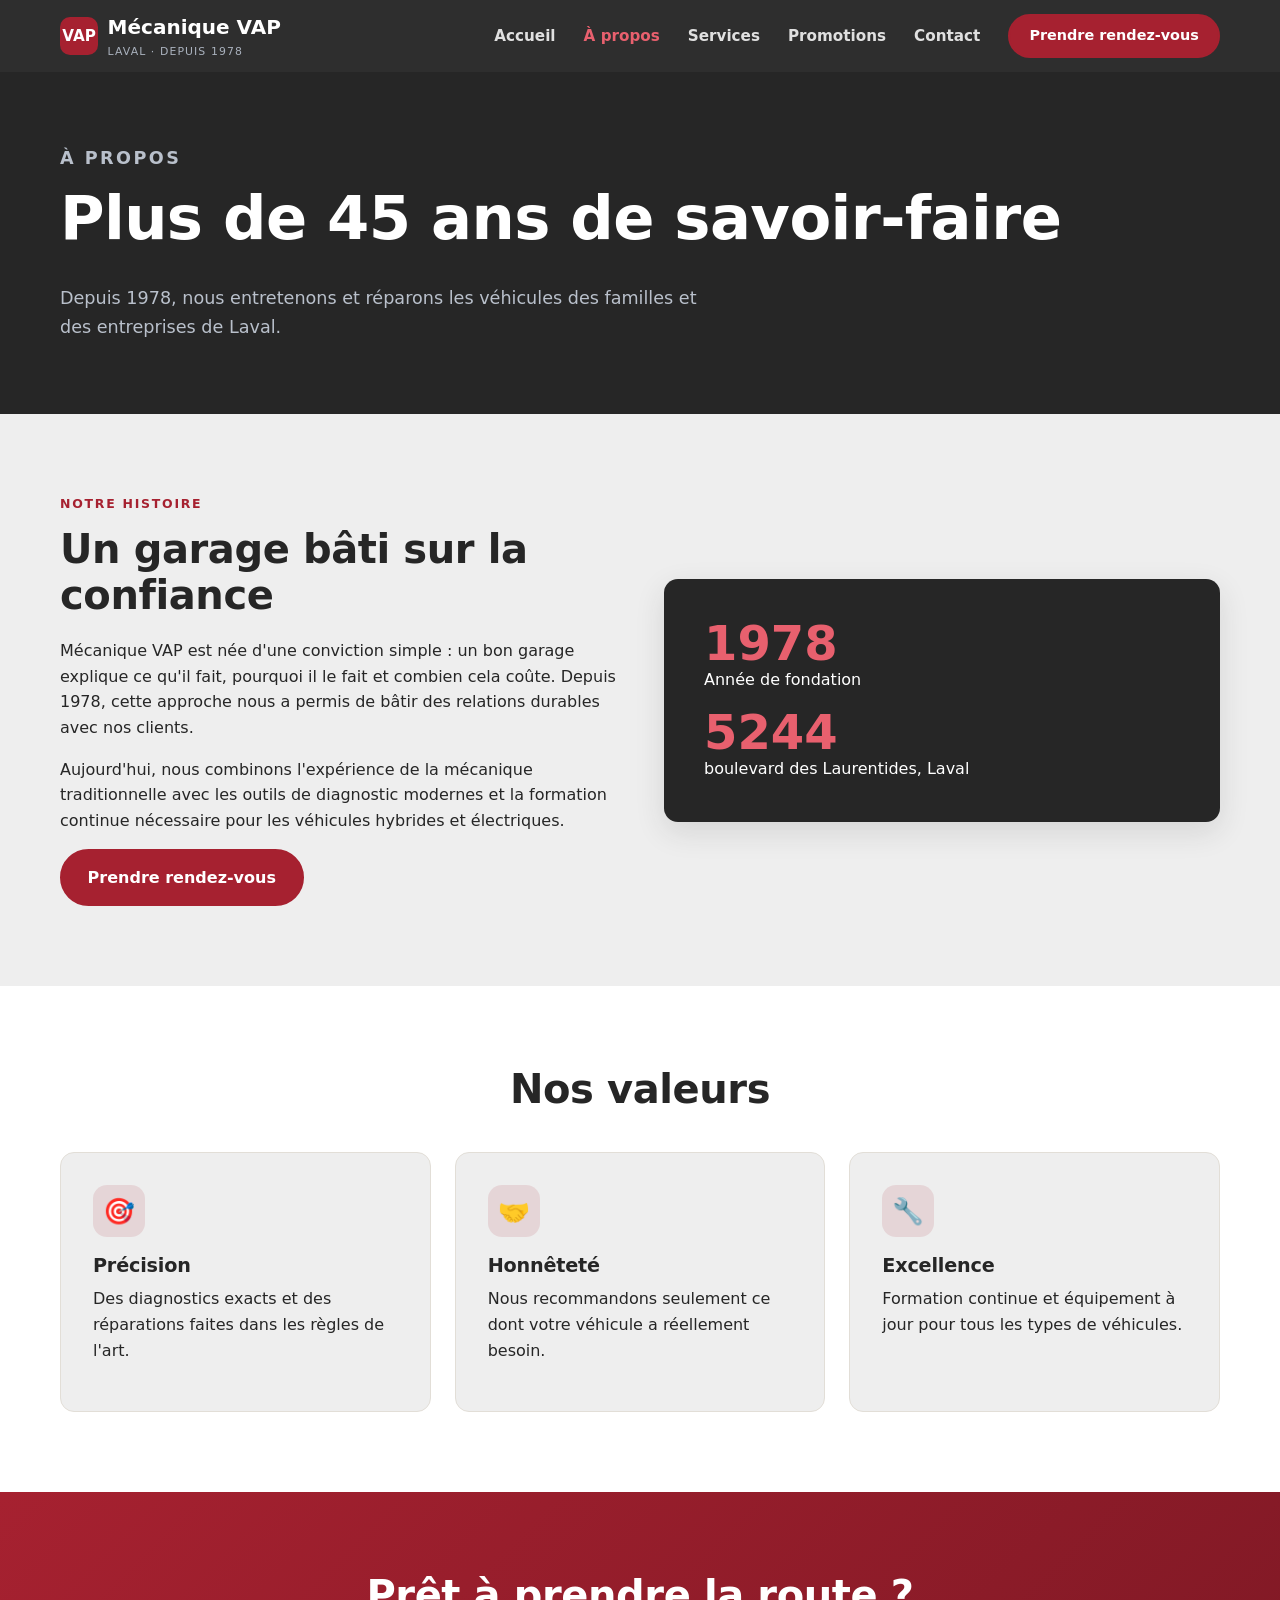
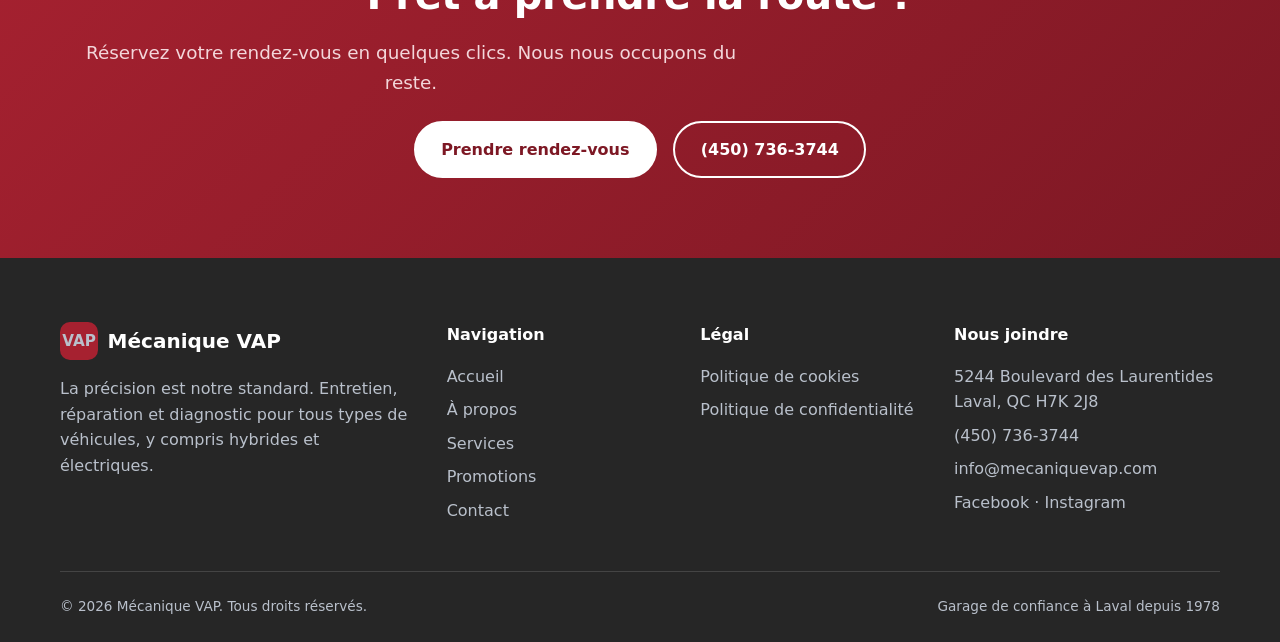
==== a-propos.html @ 1f9997ec "Add initial Mécanique VAP static website French-language site modeled on mecaniquevap.com: home, à p" ====
<!doctype html>
<html lang="fr-CA">
<head>
  <meta charset="utf-8">
  <meta name="viewport" content="width=device-width, initial-scale=1">
  <title>À propos – Mécanique VAP</title>
  <meta name="description" content="Mécanique VAP, garage de confiance à Laval depuis 1978 : expertise, transparence et service rapide.">
  <link rel="stylesheet" href="css/style.css">
</head>
<body>
<header class="site-header">
  <div class="container">
    <a class="logo" href="index.html" aria-label="Mécanique VAP – Accueil">
      <span class="logo-mark">VAP</span>
      <span>Mécanique VAP<small>Laval · Depuis 1978</small></span>
    </a>
    <button class="menu-toggle" aria-label="Ouvrir le menu" aria-expanded="false">☰</button>
    <nav class="nav" aria-label="Navigation principale">
      <a href="index.html">Accueil</a>
      <a href="a-propos.html" aria-current="page">À propos</a>
      <a href="services.html">Services</a>
      <a href="promotions.html">Promotions</a>
      <a href="contact.html">Contact</a>
      <a class="btn" href="contact.html#rendez-vous">Prendre rendez-vous</a>
    </nav>
  </div>
</header>
<main>
<section class="page-hero"><div class="container"><p class="eyebrow">À propos</p><h1>Plus de 45 ans de savoir-faire</h1><p>Depuis 1978, nous entretenons et réparons les véhicules des familles et des entreprises de Laval.</p></div></section>

<section class="section">
  <div class="container split">
    <div>
      <p class="eyebrow">Notre histoire</p>
      <h2>Un garage bâti sur la confiance</h2>
      <p>Mécanique VAP est née d'une conviction simple : un bon garage explique ce qu'il fait, pourquoi il le fait et combien cela coûte. Depuis 1978, cette approche nous a permis de bâtir des relations durables avec nos clients.</p>
      <p>Aujourd'hui, nous combinons l'expérience de la mécanique traditionnelle avec les outils de diagnostic modernes et la formation continue nécessaire pour les véhicules hybrides et électriques.</p>
      <a class="btn" href="contact.html#rendez-vous">Prendre rendez-vous</a>
    </div>
    <div class="panel"><strong>1978</strong><p>Année de fondation</p><strong>5244</strong><p style="margin:0">boulevard des Laurentides, Laval</p></div>
  </div>
</section>

<section class="section section--white">
  <div class="container">
    <h2 class="center">Nos valeurs</h2>
    <div class="grid grid--3">
      <div class="card"><div class="icon">🎯</div><h3>Précision</h3><p>Des diagnostics exacts et des réparations faites dans les règles de l'art.</p></div>
      <div class="card"><div class="icon">🤝</div><h3>Honnêteté</h3><p>Nous recommandons seulement ce dont votre véhicule a réellement besoin.</p></div>
      <div class="card"><div class="icon">🔧</div><h3>Excellence</h3><p>Formation continue et équipement à jour pour tous les types de véhicules.</p></div>
    </div>
  </div>
</section>

<section class="section cta">
  <div class="container">
    <h2>Prêt à prendre la route ?</h2>
    <p class="lead" style="color:#f3d6da">Réservez votre rendez-vous en quelques clics. Nous nous occupons du reste.</p>
    <div class="btn-row" style="justify-content:center">
      <a class="btn" href="contact.html#rendez-vous">Prendre rendez-vous</a>
      <a class="btn btn--ghost" href="tel:+14507363744">(450) 736-3744</a>
    </div>
  </div>
</section>
</main>
<footer class="site-footer">
  <div class="container">
    <div class="footer-grid">
      <div>
        <a class="logo" href="index.html"><span class="logo-mark">VAP</span><span style="color:#fff">Mécanique VAP</span></a>
        <p style="margin-top:1rem">La précision est notre standard. Entretien, réparation et diagnostic pour tous types de véhicules, y compris hybrides et électriques.</p>
      </div>
      <div>
        <h4>Navigation</h4>
        <ul>
          <li><a href="index.html">Accueil</a></li>
          <li><a href="a-propos.html">À propos</a></li>
          <li><a href="services.html">Services</a></li>
          <li><a href="promotions.html">Promotions</a></li>
          <li><a href="contact.html">Contact</a></li>
        </ul>
      </div>
      <div>
        <h4>Légal</h4>
        <ul>
          <li><a href="politique-cookies.html">Politique de cookies</a></li>
          <li><a href="politique-confidentialite.html">Politique de confidentialité</a></li>
        </ul>
      </div>
      <div>
        <h4>Nous joindre</h4>
        <ul>
          <li>5244 Boulevard des Laurentides<br>Laval, QC H7K 2J8</li>
          <li><a href="tel:+14507363744">(450) 736-3744</a></li>
          <li><a href="mailto:info@mecaniquevap.com">info@mecaniquevap.com</a></li>
          <li><a href="https://www.facebook.com/" rel="noopener">Facebook</a> · <a href="https://www.instagram.com/" rel="noopener">Instagram</a></li>
        </ul>
      </div>
    </div>
    <div class="footer-bottom">
      <span>© 2026 Mécanique VAP. Tous droits réservés.</span>
      <span>Garage de confiance à Laval depuis 1978</span>
    </div>
  </div>
</footer>
<script src="js/main.js"></script>
</body>
</html>
---- css/style.css ----
:root {
  --ink: #262626;
  --ink-soft: #343434;
  --paper: #eeeeee;
  --white: #fff;
  --muted: #5d6673;
  --accent: #a62130;
  --accent-dark: #7d1824;
  --line: #e2ded7;
  --radius: 14px;
  --shadow: 0 10px 30px rgba(38, 38, 38, .12);
  --max: 1160px;
  font-family: "Segoe UI", system-ui, -apple-system, Roboto, Helvetica, Arial, sans-serif;
}
* { box-sizing: border-box; }
html { scroll-behavior: smooth; }
body { margin: 0; color: var(--ink); background: var(--paper); line-height: 1.6; }
img { max-width: 100%; display: block; }
a { color: inherit; }
h1, h2, h3 { line-height: 1.15; margin: 0 0 .5em; letter-spacing: -.01em; }
h1 { font-size: clamp(2.2rem, 5vw, 3.8rem); }
h2 { font-size: clamp(1.7rem, 3.5vw, 2.5rem); }
h3 { font-size: 1.2rem; }
p { margin: 0 0 1em; }
.container { width: min(var(--max), 100% - 2rem); margin-inline: auto; }
.section { padding: 5rem 0; }
.section--dark { background: var(--ink); color: var(--white); }
.section--white { background: var(--white); }
.eyebrow { text-transform: uppercase; letter-spacing: .14em; font-size: .78rem; font-weight: 700; color: var(--accent); margin-bottom: .75rem; }
.lead { font-size: 1.15rem; color: var(--muted); max-width: 60ch; }
.section--dark .lead { color: #b9c0cb; }
.center { text-align: center; }
.center .lead { margin-inline: auto; }

/* Buttons */
.btn { display: inline-block; padding: .85rem 1.6rem; border-radius: 999px; font-weight: 700; text-decoration: none; border: 2px solid var(--accent); background: var(--accent); color: var(--white); transition: .2s; cursor: pointer; font-size: 1rem; }
.btn:hover { background: var(--accent-dark); border-color: var(--accent-dark); transform: translateY(-1px); }
.btn--ghost { background: transparent; color: inherit; border-color: currentColor; }
.btn--ghost:hover { background: var(--white); color: var(--ink); border-color: var(--white); }
.btn-row { display: flex; gap: 1rem; flex-wrap: wrap; margin-top: 1.5rem; }

/* Header */
.site-header { position: sticky; top: 0; z-index: 50; background: rgba(38, 38, 38, .96); backdrop-filter: blur(8px); color: var(--white); }
.site-header .container { display: flex; align-items: center; justify-content: space-between; height: 72px; gap: 1rem; }
.logo { display: flex; align-items: center; gap: .6rem; text-decoration: none; font-weight: 800; font-size: 1.25rem; }
.logo-mark { background: var(--accent); width: 38px; height: 38px; border-radius: 10px; display: grid; place-items: center; font-size: .95rem; }
.logo small { display: block; font-weight: 500; font-size: .68rem; color: #aab2be; letter-spacing: .1em; text-transform: uppercase; }
.nav { display: flex; align-items: center; gap: 1.75rem; }
.nav a { text-decoration: none; font-weight: 600; font-size: .95rem; opacity: .85; }
.nav a:hover, .nav a[aria-current="page"] { opacity: 1; color: #e8606e; }
.nav .btn { opacity: 1; color: var(--white); padding: .55rem 1.2rem; font-size: .9rem; }
.nav .btn:hover { color: var(--white); }
.menu-toggle { display: none; background: none; border: 0; color: inherit; font-size: 1.8rem; cursor: pointer; }

/* Hero */
.hero { position: relative; color: var(--white); background:
  linear-gradient(120deg, rgba(38,38,38,.95) 35%, rgba(38,38,38,.6)),
  repeating-linear-gradient(45deg, #1d222a 0 14px, #222831 14px 28px); padding: 7rem 0 6rem; overflow: hidden; }
.hero::after { content: ""; position: absolute; right: -120px; top: -120px; width: 480px; height: 480px; border-radius: 50%; background: radial-gradient(circle, rgba(166,33,48,.45), transparent 70%); }
.hero .container { position: relative; z-index: 1; }
.hero p { max-width: 55ch; font-size: 1.2rem; color: #d3d8e0; }
.badges { display: flex; gap: 2rem; flex-wrap: wrap; margin-top: 3rem; }
.badge strong { display: block; font-size: 2rem; color: #e8606e; }
.badge span { font-size: .85rem; color: #aab2be; }
.page-hero { background: var(--ink); color: var(--white); padding: 4.5rem 0 3.5rem; }
.page-hero p { color: #b9c0cb; max-width: 60ch; font-size: 1.1rem; }

/* Grids and cards */
.grid { display: grid; gap: 1.5rem; margin-top: 2.5rem; }
.grid--3 { grid-template-columns: repeat(auto-fit, minmax(260px, 1fr)); }
.grid--4 { grid-template-columns: repeat(auto-fit, minmax(220px, 1fr)); }
.card { background: var(--white); border: 1px solid var(--line); border-radius: var(--radius); padding: 2rem; transition: .2s; }
.card:hover { box-shadow: var(--shadow); transform: translateY(-3px); }
.section--white .card { background: var(--paper); }
.section--dark .card { background: var(--ink-soft); border-color: #444; }
.icon { width: 52px; height: 52px; border-radius: 14px; background: rgba(166,33,48,.12); display: grid; place-items: center; font-size: 1.6rem; margin-bottom: 1.1rem; }
.card ul { padding-left: 1.1rem; color: var(--muted); }
.card .link { color: var(--accent); font-weight: 700; text-decoration: none; }
.stars { color: #f2a900; letter-spacing: .15em; margin-bottom: .5rem; }
.quote footer { font-weight: 700; margin-top: 1rem; }
.promo { border-left: 5px solid var(--accent); }
.promo .tag { display: inline-block; background: var(--accent); color: #fff; font-size: .75rem; font-weight: 700; padding: .2rem .7rem; border-radius: 999px; margin-bottom: .75rem; }
.split { display: grid; grid-template-columns: 1fr 1fr; gap: 3rem; align-items: center; }
.panel { background: var(--ink); color: var(--white); border-radius: var(--radius); padding: 2.5rem; box-shadow: var(--shadow); }
.panel strong { color: #e8606e; font-size: 3rem; display: block; line-height: 1; }
.cta { background: linear-gradient(135deg, var(--accent), var(--accent-dark)); color: var(--white); text-align: center; }
.cta .btn { background: var(--white); color: var(--accent-dark); border-color: var(--white); }
.cta .btn--ghost { background: transparent; color: var(--white); }

/* Forms */
form { display: grid; gap: 1rem; }
label { font-weight: 600; font-size: .9rem; display: grid; gap: .35rem; }
input, select, textarea { font: inherit; padding: .8rem 1rem; border: 1px solid var(--line); border-radius: 10px; background: var(--white); width: 100%; }
input:focus, select:focus, textarea:focus { outline: 3px solid rgba(166,33,48,.3); border-color: var(--accent); }
.form-row { display: grid; grid-template-columns: 1fr 1fr; gap: 1rem; }
.form-note { font-size: .85rem; color: var(--muted); }
.form-status { font-weight: 700; color: #1d7a3a; }
.info-list { list-style: none; padding: 0; margin: 0; display: grid; gap: 1.25rem; }
.info-list strong { display: block; }
.hours { width: 100%; border-collapse: collapse; }
.hours td { padding: .4rem 0; border-bottom: 1px solid var(--line); }
.hours td:last-child { text-align: right; font-weight: 600; }
.map { aspect-ratio: 16/9; background: repeating-linear-gradient(0deg, #e8e4dc 0 1px, transparent 1px 36px), repeating-linear-gradient(90deg, #e8e4dc 0 1px, transparent 1px 36px), #f0ede7; border-radius: var(--radius); display: grid; place-items: center; color: var(--muted); border: 1px solid var(--line); }
.prose { max-width: 72ch; }
.prose h2 { font-size: 1.5rem; margin-top: 2rem; }

/* Footer */
.site-footer { background: var(--ink); color: #b9c0cb; padding: 4rem 0 1.5rem; }
.footer-grid { display: grid; grid-template-columns: 1.6fr 1fr 1fr 1.2fr; gap: 2rem; }
.site-footer h4 { color: var(--white); margin: 0 0 1rem; }
.site-footer ul { list-style: none; padding: 0; margin: 0; display: grid; gap: .5rem; }
.site-footer a { text-decoration: none; }
.site-footer a:hover { color: #e8606e; }
.footer-bottom { border-top: 1px solid #444; margin-top: 3rem; padding-top: 1.5rem; display: flex; justify-content: space-between; flex-wrap: wrap; gap: 1rem; font-size: .85rem; }

@media (max-width: 860px) {
  .menu-toggle { display: block; }
  .nav { position: absolute; top: 72px; left: 0; right: 0; flex-direction: column; align-items: flex-start; background: var(--ink); padding: 1.5rem 1rem 2rem; gap: 1.1rem; display: none; }
  .nav.open { display: flex; }
  .split, .footer-grid, .form-row { grid-template-columns: 1fr; }
  .section { padding: 3.5rem 0; }
  .hero { padding: 4.5rem 0 4rem; }
}
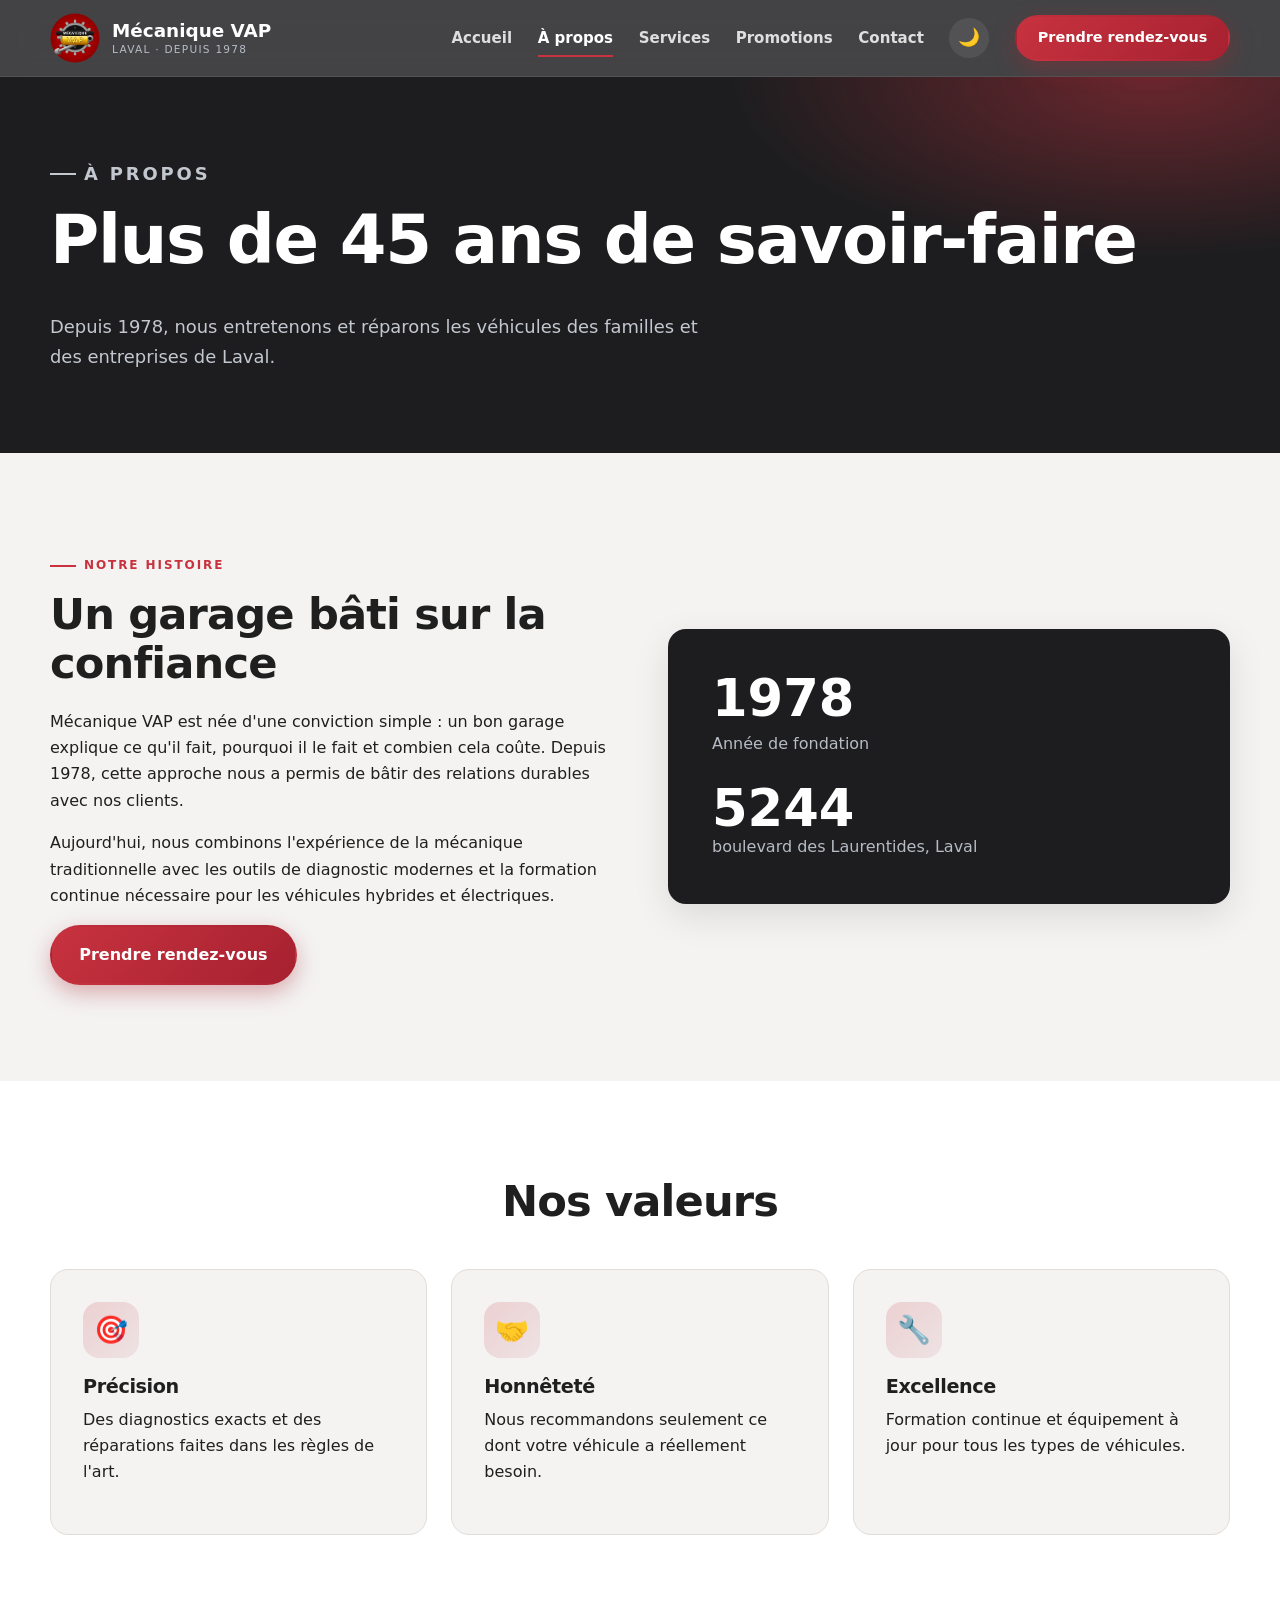
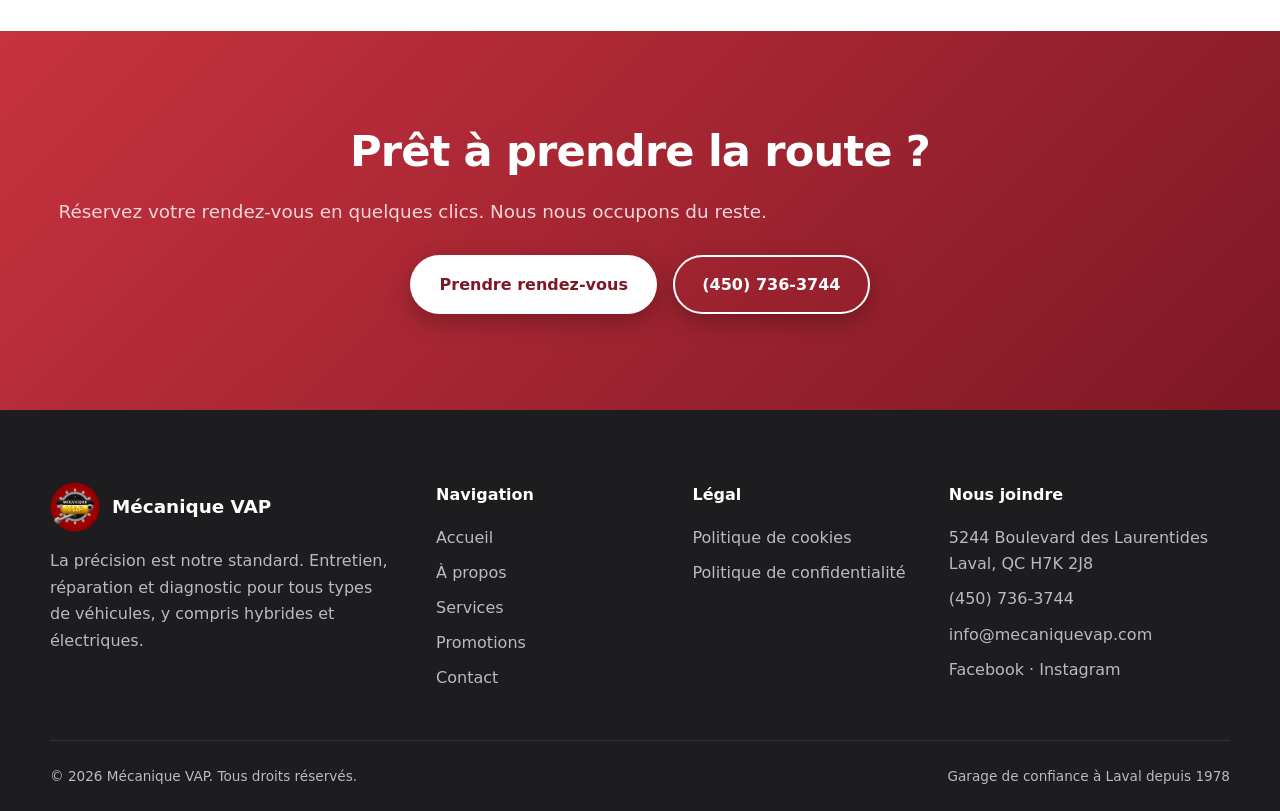
==== commit 5a8202f6: "Modernize site: logo, dark mode, animations, SEO, form, Pages deploy - Use the Mécanique VAP logo an" ====
--- a/a-propos.html
+++ b/a-propos.html
@@ -5,27 +5,42 @@
   <meta name="viewport" content="width=device-width, initial-scale=1">
   <title>À propos – Mécanique VAP</title>
   <meta name="description" content="Mécanique VAP, garage de confiance à Laval depuis 1978 : expertise, transparence et service rapide.">
+  <meta name="theme-color" content="#1d1d1f">
+  <link rel="canonical" href="https://mayooran08.github.io/vapmecanique/a-propos.html">
+  <link rel="icon" type="image/png" href="img/favicon.png">
+  <link rel="apple-touch-icon" href="img/favicon.png">
+  <meta property="og:type" content="website">
+  <meta property="og:locale" content="fr_CA">
+  <meta property="og:site_name" content="Mécanique VAP">
+  <meta property="og:title" content="À propos – Mécanique VAP">
+  <meta property="og:description" content="Mécanique VAP, garage de confiance à Laval depuis 1978 : expertise, transparence et service rapide.">
+  <meta property="og:url" content="https://mayooran08.github.io/vapmecanique/a-propos.html">
+  <meta property="og:image" content="https://mayooran08.github.io/vapmecanique/img/logo.png">
+  <meta name="twitter:card" content="summary">
+  <script>try{var t=localStorage.getItem("theme")||(matchMedia("(prefers-color-scheme: dark)").matches?"dark":"light");document.documentElement.dataset.theme=t}catch(e){}</script>
   <link rel="stylesheet" href="css/style.css">
 </head>
 <body>
+<a class="skip" href="#main">Aller au contenu</a>
 <header class="site-header">
   <div class="container">
     <a class="logo" href="index.html" aria-label="Mécanique VAP – Accueil">
-      <span class="logo-mark">VAP</span>
+      <img src="img/logo.png" alt="" width="50" height="50">
       <span>Mécanique VAP<small>Laval · Depuis 1978</small></span>
     </a>
-    <button class="menu-toggle" aria-label="Ouvrir le menu" aria-expanded="false">☰</button>
+    <button class="icon-btn menu-toggle" aria-label="Ouvrir le menu" aria-expanded="false">☰</button>
     <nav class="nav" aria-label="Navigation principale">
       <a href="index.html">Accueil</a>
       <a href="a-propos.html" aria-current="page">À propos</a>
       <a href="services.html">Services</a>
       <a href="promotions.html">Promotions</a>
       <a href="contact.html">Contact</a>
+      <button id="theme-toggle" class="icon-btn" type="button" aria-label="Changer de thème">🌙</button>
       <a class="btn" href="contact.html#rendez-vous">Prendre rendez-vous</a>
     </nav>
   </div>
 </header>
-<main>
+<main id="main">
 <section class="page-hero"><div class="container"><p class="eyebrow">À propos</p><h1>Plus de 45 ans de savoir-faire</h1><p>Depuis 1978, nous entretenons et réparons les véhicules des familles et des entreprises de Laval.</p></div></section>
 
 <section class="section">
@@ -41,7 +56,7 @@
   </div>
 </section>
 
-<section class="section section--white">
+<section class="section section--alt">
   <div class="container">
     <h2 class="center">Nos valeurs</h2>
     <div class="grid grid--3">
@@ -67,7 +82,7 @@
   <div class="container">
     <div class="footer-grid">
       <div>
-        <a class="logo" href="index.html"><span class="logo-mark">VAP</span><span style="color:#fff">Mécanique VAP</span></a>
+        <a class="logo" href="index.html"><img src="img/logo.png" alt="" width="50" height="50"><span style="color:#fff">Mécanique VAP</span></a>
         <p style="margin-top:1rem">La précision est notre standard. Entretien, réparation et diagnostic pour tous types de véhicules, y compris hybrides et électriques.</p>
       </div>
       <div>
@@ -103,6 +118,7 @@
     </div>
   </div>
 </footer>
+<button class="to-top" aria-label="Retour en haut" type="button">↑</button>
 <script src="js/main.js"></script>
 </body>
 </html>
--- a/css/style.css
+++ b/css/style.css
@@ -1,123 +1,168 @@
 :root {
-  --ink: #262626;
-  --ink-soft: #343434;
-  --paper: #eeeeee;
-  --white: #fff;
-  --muted: #5d6673;
+  --bg: #f4f3f2;
+  --surface: #ffffff;
+  --surface-2: #ebe9e7;
+  --text: #1f1f1f;
+  --muted: #5f6368;
+  --line: #e0dcd8;
   --accent: #a62130;
+  --accent-2: #c8323f;
   --accent-dark: #7d1824;
-  --line: #e2ded7;
-  --radius: 14px;
-  --shadow: 0 10px 30px rgba(38, 38, 38, .12);
-  --max: 1160px;
-  font-family: "Segoe UI", system-ui, -apple-system, Roboto, Helvetica, Arial, sans-serif;
+  --ink: #1d1d1f;
+  --ink-2: #2b2b2e;
+  --radius: 18px;
+  --shadow: 0 12px 36px rgba(0, 0, 0, .10);
+  --max: 1180px;
+  font-family: "Inter", "Segoe UI", system-ui, -apple-system, Roboto, Helvetica, Arial, sans-serif;
+  color-scheme: light;
+}
+:root[data-theme="dark"] {
+  --bg: #121214;
+  --surface: #1c1c1f;
+  --surface-2: #26262a;
+  --text: #f1f1f2;
+  --muted: #a4a8b0;
+  --line: #333338;
+  --shadow: 0 12px 36px rgba(0, 0, 0, .5);
+  color-scheme: dark;
 }
 * { box-sizing: border-box; }
 html { scroll-behavior: smooth; }
-body { margin: 0; color: var(--ink); background: var(--paper); line-height: 1.6; }
+body { margin: 0; color: var(--text); background: var(--bg); line-height: 1.65; transition: background .3s, color .3s; -webkit-font-smoothing: antialiased; }
 img { max-width: 100%; display: block; }
 a { color: inherit; }
-h1, h2, h3 { line-height: 1.15; margin: 0 0 .5em; letter-spacing: -.01em; }
-h1 { font-size: clamp(2.2rem, 5vw, 3.8rem); }
-h2 { font-size: clamp(1.7rem, 3.5vw, 2.5rem); }
-h3 { font-size: 1.2rem; }
+h1, h2, h3 { line-height: 1.12; margin: 0 0 .5em; letter-spacing: -.02em; }
+h1 { font-size: clamp(2.4rem, 5.5vw, 4.2rem); font-weight: 800; }
+h2 { font-size: clamp(1.8rem, 3.6vw, 2.7rem); font-weight: 800; }
+h3 { font-size: 1.2rem; font-weight: 700; }
 p { margin: 0 0 1em; }
 .container { width: min(var(--max), 100% - 2rem); margin-inline: auto; }
-.section { padding: 5rem 0; }
-.section--dark { background: var(--ink); color: var(--white); }
-.section--white { background: var(--white); }
-.eyebrow { text-transform: uppercase; letter-spacing: .14em; font-size: .78rem; font-weight: 700; color: var(--accent); margin-bottom: .75rem; }
-.lead { font-size: 1.15rem; color: var(--muted); max-width: 60ch; }
-.section--dark .lead { color: #b9c0cb; }
+.section { padding: 6rem 0; }
+.section--dark { background: var(--ink); color: #fff; }
+.section--alt { background: var(--surface); }
+.eyebrow { display: inline-flex; align-items: center; gap: .5rem; text-transform: uppercase; letter-spacing: .16em; font-size: .75rem; font-weight: 700; color: var(--accent-2); margin-bottom: .9rem; }
+.eyebrow::before { content: ""; width: 26px; height: 2px; background: currentColor; }
+.lead { font-size: 1.15rem; color: var(--muted); max-width: 62ch; }
+.section--dark .lead { color: #c3c7cf; }
 .center { text-align: center; }
 .center .lead { margin-inline: auto; }
+.center .eyebrow { justify-content: center; }
+:focus-visible { outline: 3px solid var(--accent-2); outline-offset: 3px; border-radius: 6px; }
+.skip { position: absolute; left: -999px; top: 0; background: var(--accent); color: #fff; padding: .6rem 1rem; z-index: 100; }
+.skip:focus { left: 0; }
 
 /* Buttons */
-.btn { display: inline-block; padding: .85rem 1.6rem; border-radius: 999px; font-weight: 700; text-decoration: none; border: 2px solid var(--accent); background: var(--accent); color: var(--white); transition: .2s; cursor: pointer; font-size: 1rem; }
-.btn:hover { background: var(--accent-dark); border-color: var(--accent-dark); transform: translateY(-1px); }
-.btn--ghost { background: transparent; color: inherit; border-color: currentColor; }
-.btn--ghost:hover { background: var(--white); color: var(--ink); border-color: var(--white); }
-.btn-row { display: flex; gap: 1rem; flex-wrap: wrap; margin-top: 1.5rem; }
+.btn { display: inline-flex; align-items: center; gap: .5rem; padding: .9rem 1.7rem; border-radius: 999px; font-weight: 700; text-decoration: none; border: 2px solid transparent; background: linear-gradient(135deg, var(--accent-2), var(--accent)); color: #fff; transition: transform .2s, box-shadow .2s, background .2s; cursor: pointer; font: inherit; font-weight: 700; box-shadow: 0 8px 22px rgba(166, 33, 48, .35); }
+.btn:hover { transform: translateY(-2px); box-shadow: 0 12px 28px rgba(166, 33, 48, .45); }
+.btn--ghost { background: transparent; color: inherit; border-color: currentColor; box-shadow: none; }
+.btn--ghost:hover { background: rgba(255,255,255,.12); box-shadow: none; }
+.btn-row { display: flex; gap: 1rem; flex-wrap: wrap; margin-top: 1.75rem; }
 
 /* Header */
-.site-header { position: sticky; top: 0; z-index: 50; background: rgba(38, 38, 38, .96); backdrop-filter: blur(8px); color: var(--white); }
-.site-header .container { display: flex; align-items: center; justify-content: space-between; height: 72px; gap: 1rem; }
-.logo { display: flex; align-items: center; gap: .6rem; text-decoration: none; font-weight: 800; font-size: 1.25rem; }
-.logo-mark { background: var(--accent); width: 38px; height: 38px; border-radius: 10px; display: grid; place-items: center; font-size: .95rem; }
-.logo small { display: block; font-weight: 500; font-size: .68rem; color: #aab2be; letter-spacing: .1em; text-transform: uppercase; }
-.nav { display: flex; align-items: center; gap: 1.75rem; }
-.nav a { text-decoration: none; font-weight: 600; font-size: .95rem; opacity: .85; }
-.nav a:hover, .nav a[aria-current="page"] { opacity: 1; color: #e8606e; }
-.nav .btn { opacity: 1; color: var(--white); padding: .55rem 1.2rem; font-size: .9rem; }
-.nav .btn:hover { color: var(--white); }
-.menu-toggle { display: none; background: none; border: 0; color: inherit; font-size: 1.8rem; cursor: pointer; }
+.site-header { position: sticky; top: 0; z-index: 50; background: rgba(29, 29, 31, .82); backdrop-filter: saturate(180%) blur(14px); -webkit-backdrop-filter: saturate(180%) blur(14px); color: #fff; border-bottom: 1px solid rgba(255,255,255,.08); transition: box-shadow .3s; }
+.site-header.scrolled { box-shadow: 0 6px 24px rgba(0,0,0,.35); }
+.site-header .container { display: flex; align-items: center; justify-content: space-between; height: 76px; gap: 1rem; }
+.logo { display: flex; align-items: center; gap: .75rem; text-decoration: none; font-weight: 800; font-size: 1.15rem; line-height: 1.1; }
+.logo img { width: 50px; height: 50px; border-radius: 50%; }
+.logo small { display: block; font-weight: 500; font-size: .66rem; color: #b6bbc4; letter-spacing: .12em; text-transform: uppercase; margin-top: 3px; }
+.nav { display: flex; align-items: center; gap: 1.6rem; }
+.nav a:not(.btn) { text-decoration: none; font-weight: 600; font-size: .94rem; opacity: .82; position: relative; padding: .3rem 0; }
+.nav a:not(.btn)::after { content: ""; position: absolute; left: 0; bottom: -2px; height: 2px; width: 0; background: var(--accent-2); transition: width .25s; }
+.nav a:not(.btn):hover, .nav a[aria-current="page"] { opacity: 1; }
+.nav a:not(.btn):hover::after, .nav a[aria-current="page"]::after { width: 100%; }
+.nav .btn { padding: .6rem 1.3rem; font-size: .9rem; }
+.icon-btn { background: rgba(255,255,255,.08); border: 0; color: inherit; width: 40px; height: 40px; border-radius: 50%; cursor: pointer; font-size: 1.1rem; display: grid; place-items: center; transition: background .2s; }
+.icon-btn:hover { background: rgba(255,255,255,.18); }
+.menu-toggle { display: none; }
 
 /* Hero */
-.hero { position: relative; color: var(--white); background:
-  linear-gradient(120deg, rgba(38,38,38,.95) 35%, rgba(38,38,38,.6)),
-  repeating-linear-gradient(45deg, #1d222a 0 14px, #222831 14px 28px); padding: 7rem 0 6rem; overflow: hidden; }
-.hero::after { content: ""; position: absolute; right: -120px; top: -120px; width: 480px; height: 480px; border-radius: 50%; background: radial-gradient(circle, rgba(166,33,48,.45), transparent 70%); }
-.hero .container { position: relative; z-index: 1; }
-.hero p { max-width: 55ch; font-size: 1.2rem; color: #d3d8e0; }
-.badges { display: flex; gap: 2rem; flex-wrap: wrap; margin-top: 3rem; }
-.badge strong { display: block; font-size: 2rem; color: #e8606e; }
-.badge span { font-size: .85rem; color: #aab2be; }
-.page-hero { background: var(--ink); color: var(--white); padding: 4.5rem 0 3.5rem; }
-.page-hero p { color: #b9c0cb; max-width: 60ch; font-size: 1.1rem; }
+.hero { position: relative; color: #fff; overflow: hidden; padding: 6.5rem 0 6rem; background:
+  radial-gradient(900px 500px at 85% 20%, rgba(200, 50, 63, .55), transparent 60%),
+  radial-gradient(700px 400px at 0% 100%, rgba(166, 33, 48, .35), transparent 60%),
+  var(--ink); }
+.hero::before { content: ""; position: absolute; inset: 0; background-image: linear-gradient(rgba(255,255,255,.035) 1px, transparent 1px), linear-gradient(90deg, rgba(255,255,255,.035) 1px, transparent 1px); background-size: 48px 48px; mask-image: radial-gradient(ellipse at 30% 40%, #000, transparent 75%); -webkit-mask-image: radial-gradient(ellipse at 30% 40%, #000, transparent 75%); }
+.hero .container { position: relative; display: grid; grid-template-columns: 1.25fr .75fr; gap: 3rem; align-items: center; }
+.hero p.sub { max-width: 54ch; font-size: 1.2rem; color: #d4d7de; }
+.hero-art { position: relative; justify-self: center; width: min(360px, 80%); aspect-ratio: 1; }
+.hero-art img { width: 100%; border-radius: 50%; position: relative; z-index: 1; box-shadow: 0 30px 80px rgba(0,0,0,.55); animation: float 6s ease-in-out infinite; }
+.hero-art::before { content: ""; position: absolute; inset: -14%; border-radius: 50%; border: 2px dashed rgba(255,255,255,.18); animation: spin 40s linear infinite; }
+.hero-art::after { content: ""; position: absolute; inset: -4%; border-radius: 50%; background: radial-gradient(circle, rgba(200,50,63,.5), transparent 70%); filter: blur(30px); }
+@keyframes float { 50% { transform: translateY(-14px); } }
+@keyframes spin { to { transform: rotate(360deg); } }
+.badges { display: flex; gap: 2.5rem; flex-wrap: wrap; margin-top: 3rem; }
+.badge strong { display: block; font-size: 2.2rem; font-weight: 800; color: #fff; line-height: 1.1; }
+.badge > span { font-size: .85rem; color: #b6bbc4; }
+.page-hero { background: radial-gradient(700px 300px at 90% 0%, rgba(200,50,63,.45), transparent 60%), var(--ink); color: #fff; padding: 5rem 0 4rem; }
+.page-hero p { color: #c3c7cf; max-width: 60ch; font-size: 1.12rem; }
 
-/* Grids and cards */
-.grid { display: grid; gap: 1.5rem; margin-top: 2.5rem; }
-.grid--3 { grid-template-columns: repeat(auto-fit, minmax(260px, 1fr)); }
-.grid--4 { grid-template-columns: repeat(auto-fit, minmax(220px, 1fr)); }
-.card { background: var(--white); border: 1px solid var(--line); border-radius: var(--radius); padding: 2rem; transition: .2s; }
-.card:hover { box-shadow: var(--shadow); transform: translateY(-3px); }
-.section--white .card { background: var(--paper); }
-.section--dark .card { background: var(--ink-soft); border-color: #444; }
-.icon { width: 52px; height: 52px; border-radius: 14px; background: rgba(166,33,48,.12); display: grid; place-items: center; font-size: 1.6rem; margin-bottom: 1.1rem; }
+/* Grids & cards */
+.grid { display: grid; gap: 1.5rem; margin-top: 2.75rem; }
+.grid--3 { grid-template-columns: repeat(auto-fit, minmax(280px, 1fr)); }
+.grid--4 { grid-template-columns: repeat(auto-fit, minmax(230px, 1fr)); }
+.card { background: var(--surface); border: 1px solid var(--line); border-radius: var(--radius); padding: 2rem; transition: transform .25s, box-shadow .25s, border-color .25s; }
+.card:hover { box-shadow: var(--shadow); transform: translateY(-5px); border-color: rgba(200, 50, 63, .4); }
+.section--alt .card { background: var(--bg); }
+.icon { width: 56px; height: 56px; border-radius: 16px; background: linear-gradient(135deg, rgba(200,50,63,.18), rgba(166,33,48,.08)); display: grid; place-items: center; font-size: 1.7rem; margin-bottom: 1.1rem; }
 .card ul { padding-left: 1.1rem; color: var(--muted); }
-.card .link { color: var(--accent); font-weight: 700; text-decoration: none; }
-.stars { color: #f2a900; letter-spacing: .15em; margin-bottom: .5rem; }
-.quote footer { font-weight: 700; margin-top: 1rem; }
-.promo { border-left: 5px solid var(--accent); }
-.promo .tag { display: inline-block; background: var(--accent); color: #fff; font-size: .75rem; font-weight: 700; padding: .2rem .7rem; border-radius: 999px; margin-bottom: .75rem; }
-.split { display: grid; grid-template-columns: 1fr 1fr; gap: 3rem; align-items: center; }
-.panel { background: var(--ink); color: var(--white); border-radius: var(--radius); padding: 2.5rem; box-shadow: var(--shadow); }
-.panel strong { color: #e8606e; font-size: 3rem; display: block; line-height: 1; }
-.cta { background: linear-gradient(135deg, var(--accent), var(--accent-dark)); color: var(--white); text-align: center; }
-.cta .btn { background: var(--white); color: var(--accent-dark); border-color: var(--white); }
-.cta .btn--ghost { background: transparent; color: var(--white); }
+.card .link { color: var(--accent-2); font-weight: 700; text-decoration: none; }
+.card .link:hover { text-decoration: underline; }
+.stars { color: #f5b301; letter-spacing: .15em; margin-bottom: .5rem; }
+.quote footer { font-weight: 700; margin-top: 1rem; color: var(--muted); font-size: .9rem; }
+.promo { border-left: 5px solid var(--accent-2); }
+.promo .tag { display: inline-block; background: var(--accent); color: #fff; font-size: .72rem; font-weight: 700; padding: .2rem .75rem; border-radius: 999px; margin-bottom: .75rem; letter-spacing: .06em; text-transform: uppercase; }
+.split { display: grid; grid-template-columns: 1fr 1fr; gap: 3.5rem; align-items: center; }
+.panel { background: var(--ink); color: #fff; border-radius: var(--radius); padding: 2.75rem; box-shadow: var(--shadow); }
+.panel strong { display: block; font-size: 3.2rem; line-height: 1; color: #fff; font-weight: 800; }
+.panel p { color: #b6bbc4; margin: .4rem 0 1.6rem; }
+.cta { background: linear-gradient(135deg, var(--accent-2), var(--accent-dark)); color: #fff; text-align: center; }
+.cta .btn { background: #fff; color: var(--accent-dark); box-shadow: 0 8px 22px rgba(0,0,0,.25); }
+.cta .btn--ghost { background: transparent; color: #fff; border-color: #fff; }
 
 /* Forms */
-form { display: grid; gap: 1rem; }
-label { font-weight: 600; font-size: .9rem; display: grid; gap: .35rem; }
-input, select, textarea { font: inherit; padding: .8rem 1rem; border: 1px solid var(--line); border-radius: 10px; background: var(--white); width: 100%; }
-input:focus, select:focus, textarea:focus { outline: 3px solid rgba(166,33,48,.3); border-color: var(--accent); }
+form { display: grid; gap: 1.1rem; }
+label { font-weight: 600; font-size: .9rem; display: grid; gap: .4rem; }
+input, select, textarea { font: inherit; color: inherit; padding: .85rem 1rem; border: 1px solid var(--line); border-radius: 12px; background: var(--surface); width: 100%; transition: border-color .2s, box-shadow .2s; }
+input:focus, select:focus, textarea:focus { outline: 0; border-color: var(--accent-2); box-shadow: 0 0 0 4px rgba(200,50,63,.2); }
 .form-row { display: grid; grid-template-columns: 1fr 1fr; gap: 1rem; }
 .form-note { font-size: .85rem; color: var(--muted); }
-.form-status { font-weight: 700; color: #1d7a3a; }
+.form-status { font-weight: 700; padding: .9rem 1rem; border-radius: 12px; }
+.form-status.ok { background: rgba(29, 122, 58, .15); color: #2fa457; }
+.form-status.err { background: rgba(200, 50, 63, .15); color: var(--accent-2); }
+.hp { position: absolute; left: -9999px; }
 .info-list { list-style: none; padding: 0; margin: 0; display: grid; gap: 1.25rem; }
 .info-list strong { display: block; }
 .hours { width: 100%; border-collapse: collapse; }
-.hours td { padding: .4rem 0; border-bottom: 1px solid var(--line); }
+.hours td { padding: .5rem 0; border-bottom: 1px solid var(--line); }
 .hours td:last-child { text-align: right; font-weight: 600; }
-.map { aspect-ratio: 16/9; background: repeating-linear-gradient(0deg, #e8e4dc 0 1px, transparent 1px 36px), repeating-linear-gradient(90deg, #e8e4dc 0 1px, transparent 1px 36px), #f0ede7; border-radius: var(--radius); display: grid; place-items: center; color: var(--muted); border: 1px solid var(--line); }
+.map { border: 0; width: 100%; aspect-ratio: 16/10; border-radius: var(--radius); box-shadow: var(--shadow); margin-top: 1.5rem; filter: grayscale(.2); }
 .prose { max-width: 72ch; }
 .prose h2 { font-size: 1.5rem; margin-top: 2rem; }
 
 /* Footer */
-.site-footer { background: var(--ink); color: #b9c0cb; padding: 4rem 0 1.5rem; }
-.footer-grid { display: grid; grid-template-columns: 1.6fr 1fr 1fr 1.2fr; gap: 2rem; }
-.site-footer h4 { color: var(--white); margin: 0 0 1rem; }
-.site-footer ul { list-style: none; padding: 0; margin: 0; display: grid; gap: .5rem; }
+.site-footer { background: var(--ink); color: #b6bbc4; padding: 4.5rem 0 1.5rem; }
+.footer-grid { display: grid; grid-template-columns: 1.6fr 1fr 1fr 1.3fr; gap: 2.5rem; }
+.site-footer h4 { color: #fff; margin: 0 0 1rem; }
+.site-footer ul { list-style: none; padding: 0; margin: 0; display: grid; gap: .55rem; }
 .site-footer a { text-decoration: none; }
-.site-footer a:hover { color: #e8606e; }
-.footer-bottom { border-top: 1px solid #444; margin-top: 3rem; padding-top: 1.5rem; display: flex; justify-content: space-between; flex-wrap: wrap; gap: 1rem; font-size: .85rem; }
+.site-footer a:hover { color: #fff; text-decoration: underline; }
+.footer-bottom { border-top: 1px solid #333; margin-top: 3rem; padding-top: 1.5rem; display: flex; justify-content: space-between; flex-wrap: wrap; gap: 1rem; font-size: .85rem; }
 
-@media (max-width: 860px) {
-  .menu-toggle { display: block; }
-  .nav { position: absolute; top: 72px; left: 0; right: 0; flex-direction: column; align-items: flex-start; background: var(--ink); padding: 1.5rem 1rem 2rem; gap: 1.1rem; display: none; }
+/* Scroll reveal */
+.reveal { opacity: 0; transform: translateY(28px); transition: opacity .7s ease, transform .7s ease; transition-delay: var(--d, 0s); }
+.reveal.in { opacity: 1; transform: none; }
+.to-top { position: fixed; right: 1.25rem; bottom: 1.25rem; width: 46px; height: 46px; border-radius: 50%; border: 0; background: var(--accent); color: #fff; font-size: 1.2rem; cursor: pointer; box-shadow: var(--shadow); opacity: 0; pointer-events: none; transition: opacity .3s, transform .3s; transform: translateY(10px); z-index: 40; }
+.to-top.show { opacity: 1; pointer-events: auto; transform: none; }
+
+@media (max-width: 900px) {
+  .menu-toggle { display: grid; }
+  .nav { position: absolute; top: 76px; left: 0; right: 0; flex-direction: column; align-items: flex-start; background: var(--ink); padding: 1.5rem 1rem 2rem; gap: 1.1rem; display: none; border-bottom: 1px solid #333; }
   .nav.open { display: flex; }
-  .split, .footer-grid, .form-row { grid-template-columns: 1fr; }
-  .section { padding: 3.5rem 0; }
-  .hero { padding: 4.5rem 0 4rem; }
+  .hero .container, .split, .footer-grid, .form-row { grid-template-columns: 1fr; }
+  .hero-art { order: -1; width: 200px; }
+  .section { padding: 4rem 0; }
+  .hero { padding: 4rem 0; }
 }
+@media (prefers-reduced-motion: reduce) {
+  *, *::before, *::after { animation: none !important; transition: none !important; scroll-behavior: auto !important; }
+  .reveal { opacity: 1; transform: none; }
+}
